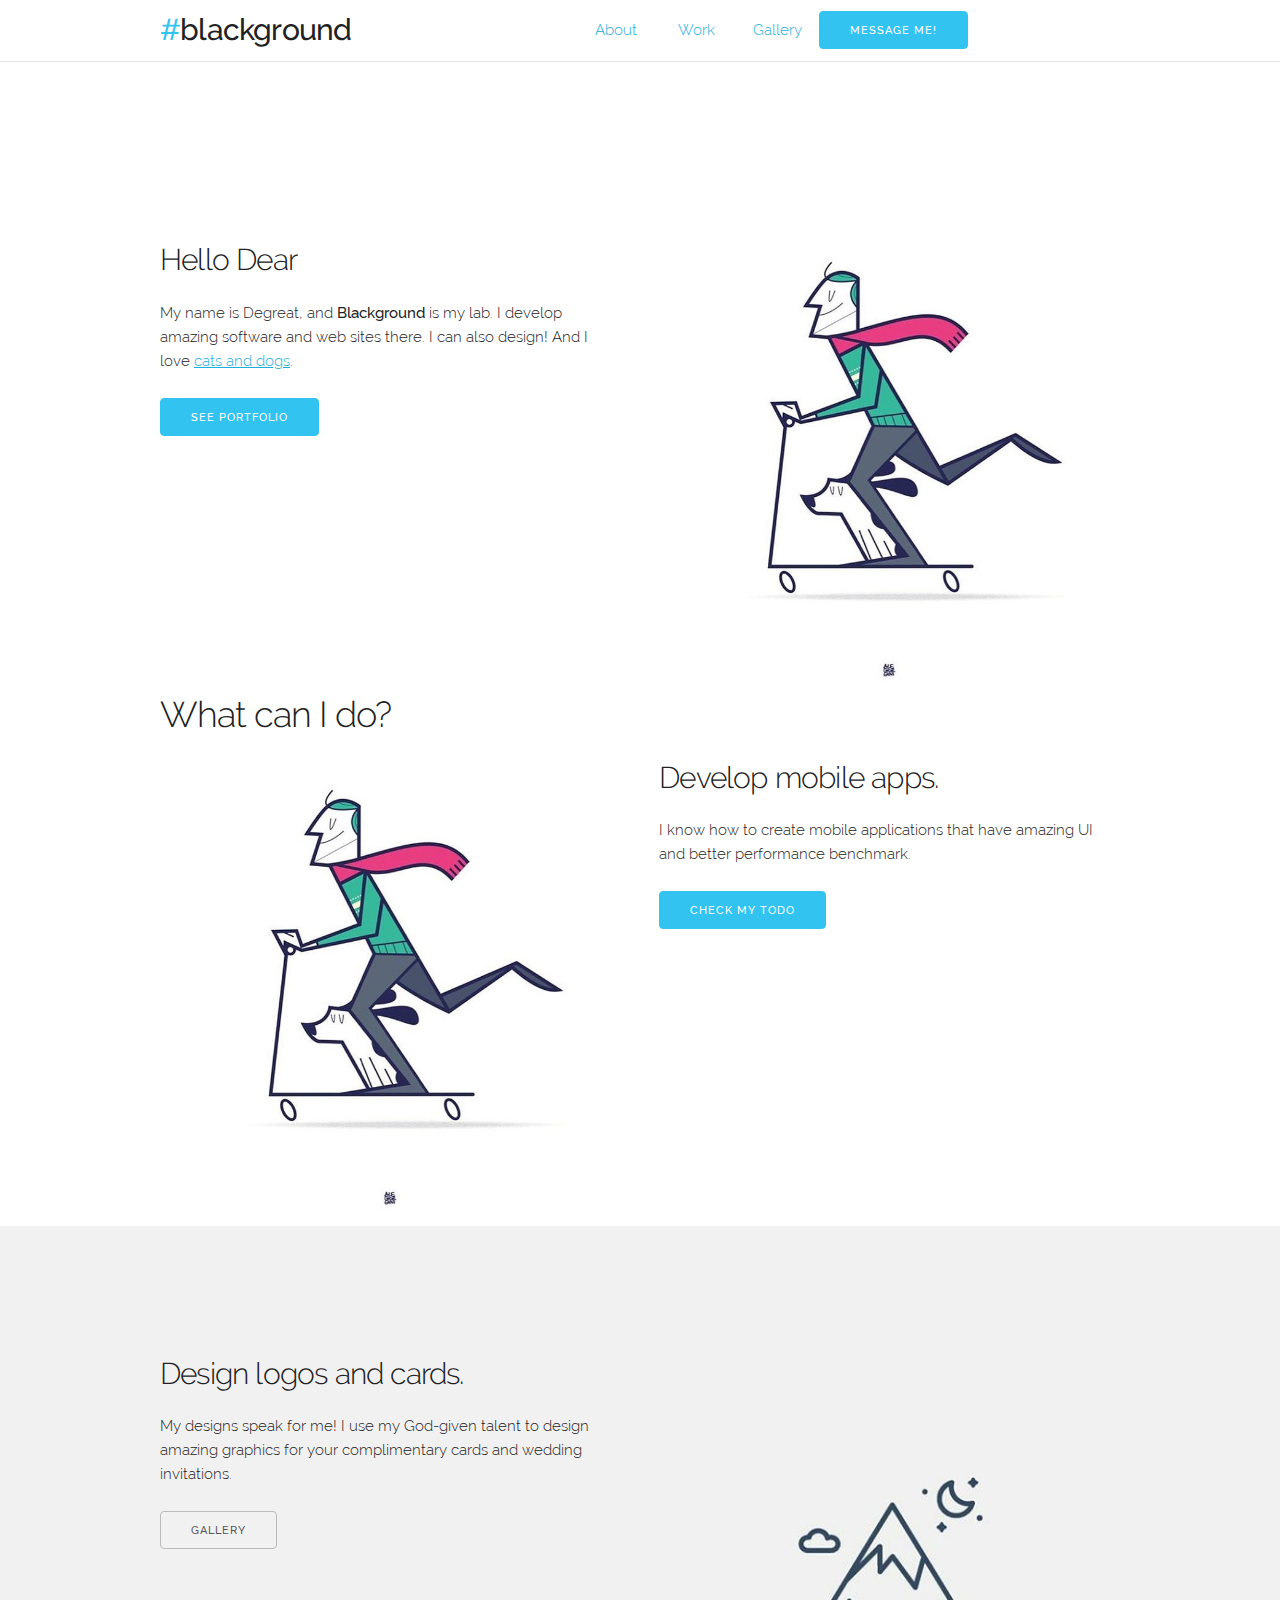
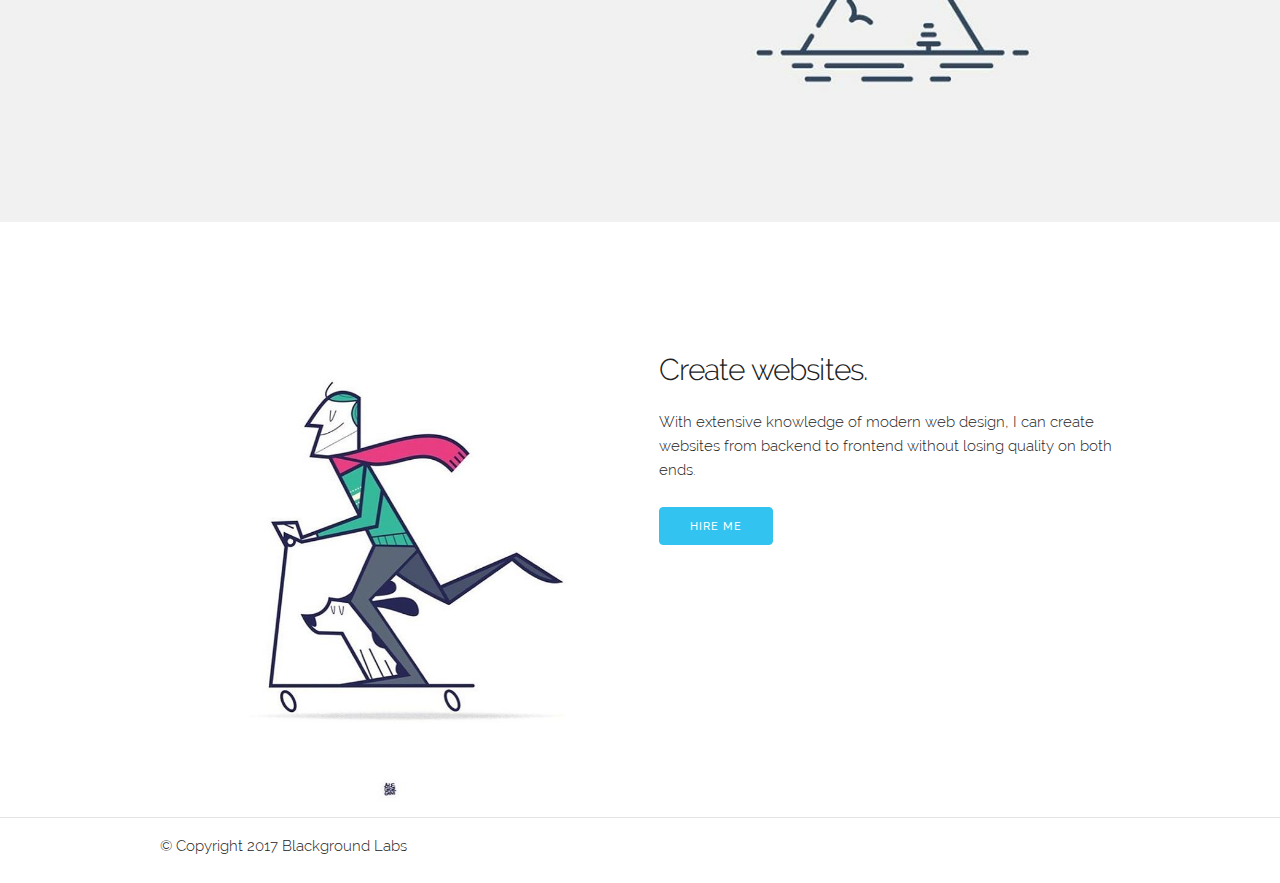
==== index.html @ 06a45566 "Initial design" ====
<!DOCTYPE html>
<html lang="en">
    <head>

        <!-- Basic Page Needs
–––––––––––––––––––––––––––––––––––––––––––––––––– -->
        <meta charset="utf-8">
        <title>Blackground Labs</title>
        <meta name="description" content="Blackground Labs is a technology company focused on provided quality services to its customers">
        <meta name="author" content="De-Great Yartey">

        <!-- Mobile Specific Metas
–––––––––––––––––––––––––––––––––––––––––––––––––– -->
        <meta name="viewport" content="width=device-width, initial-scale=1">

        <!-- FONT
–––––––––––––––––––––––––––––––––––––––––––––––––– -->
        <!-- link href="http://fonts.googleapis.com/css?family=Raleway:400,300,600" rel="stylesheet" type="text/css" -->

        <!-- CSS
–––––––––––––––––––––––––––––––––––––––––––––––––– -->
        <link rel="stylesheet" href="css/normalize.css">
        <link rel="stylesheet" href="css/skeleton.css">

        <link rel="stylesheet" href="css/basic.css">

        <!-- Favicon
–––––––––––––––––––––––––––––––––––––––––––––––––– -->
        <link rel="icon" type="image/png" href="images/favicon.png">

    </head>
    <body>

        <!-- Primary Page Layout
–––––––––––––––––––––––––––––––––––––––––––––––––– -->
        <nav>
            <div class="container">
                <div class="row">
                    <div class="five columns">
                        <h4 class="brand-logo"><span class="hash">#</span>blackground</h4>
                    </div>
                    <div class="seven columns">
                        <ul class="nav-items u-pull-right menu u-max-full-width">
                            <li><a class="tab" href="#about">About</a></li>
                            <li><a class="tab" href="#work">Work</a></li>
                            <li><a class="tab" href="#gallery">Gallery</a></li>
                            <li><a class="button button-primary message-button" href="mailto:yarteydegreat2@gmail.com" style="margin-top:6px">Message me!</a></li>
                        </ul>
                    </div>
                </div>
            </div>
        </nav>
        <main>
            <div class="container">
                <div class="row" id="about">
                    <div class="one-half column landing">
                        <h4>Hello Dear</h4>
                        <p>My name is Degreat, and <strong>Blackground</strong> is my lab. I develop amazing software and web sites there. I can also design! And I love <a href="#cats">cats and dogs</a>.</p>
                        <a class="button button-primary" href="#portfolio">See Portfolio</a>
                    </div>
                    <div class="one-half column">
                        <img alt="happy me" src="images/happy_me.jpg" class="u-max-full-width about-image"/>
                    </div>
                </div>
            </div>

            <div class="container">
                <h3>What can I do?</h3>
                <div class="row">
                    <div class="one-half column">
                        <img alt="mobile apps" src="images/happy_me.jpg" class="u-max-full-width"/>
                    </div>

                    <div class="one-half column">
                        <h4>Develop mobile apps.</h4>
                        <p>I know how to create mobile applications that have amazing UI and better performance benchmark.</p>
                        <a class="button button-primary" href="todo.html">Check my Todo</a>
                    </div>
                </div>
            </div>
            <div class="alt-section">
                <div class="container" style="padding-top: 10%">
                    <div class="row">

                        <div class="one-half column">
                            <h4>Design logos and cards.</h4>
                            <p>My designs speak for me! I use my God-given talent to design amazing graphics for your complimentary cards and wedding invitations.</p>
                            <a class="button button-primay">Gallery</a>
                        </div>

                        <div class="one-half column">
                            <img src="images/logo_making.jpg" alt="design" class="u-max-full-width"/>
                        </div>
                    </div>
                </div>
            </div>

            <div class=" container" style="padding-top: 10%">
                <div class="row">
                    <div class="one-half column">
                        <img src="images/happy_me.jpg" alt="web sites" class="u-max-full-width"/>
                    </div>

                    <div class="one-half column">
                        <h4>Create websites.</h4>
                        <p>With extensive knowledge of modern web design, I can create websites from backend to frontend without losing quality on both ends.</p>
                        <a class="button button-primary">Hire me</a>
                    </div>
                </div>
            </div>
        </main>

        <footer>

            <div class="container">
                <div class="row">

                    <div class="two-thirds column">
                        <p>&copy; Copyright 2017 Blackground Labs</p>
                    </div>
                </div>
            </div>
        </footer>

        <!-- End Document
–––––––––––––––––––––––––––––––––––––––––––––––––– -->
    </body>
</html>
---- css/skeleton.css ----
/*
* Skeleton V2.0.4
* Copyright 2014, Dave Gamache
* www.getskeleton.com
* Free to use under the MIT license.
* http://www.opensource.org/licenses/mit-license.php
* 12/29/2014
*/


/* Table of contents
––––––––––––––––––––––––––––––––––––––––––––––––––
- Grid
- Base Styles
- Typography
- Links
- Buttons
- Forms
- Lists
- Code
- Tables
- Spacing
- Utilities
- Clearing
- Media Queries
*/


/* Grid
–––––––––––––––––––––––––––––––––––––––––––––––––– */
.container {
  position: relative;
  width: 100%;
  max-width: 960px;
  margin: 0 auto;
  padding: 0 20px;
  box-sizing: border-box; }
.column,
.columns {
  width: 100%;
  float: left;
  box-sizing: border-box; }

/* For devices larger than 400px */
@media (min-width: 400px) {
  .container {
    width: 85%;
    padding: 0; }
}

/* For devices larger than 550px */
@media (min-width: 550px) {
  .container {
    width: 80%; }
  .column,
  .columns {
    margin-left: 4%; }
  .column:first-child,
  .columns:first-child {
    margin-left: 0; }

  .one.column,
  .one.columns                    { width: 4.66666666667%; }
  .two.columns                    { width: 13.3333333333%; }
  .three.columns                  { width: 22%;            }
  .four.columns                   { width: 30.6666666667%; }
  .five.columns                   { width: 39.3333333333%; }
  .six.columns                    { width: 48%;            }
  .seven.columns                  { width: 56.6666666667%; }
  .eight.columns                  { width: 65.3333333333%; }
  .nine.columns                   { width: 74.0%;          }
  .ten.columns                    { width: 82.6666666667%; }
  .eleven.columns                 { width: 91.3333333333%; }
  .twelve.columns                 { width: 100%; margin-left: 0; }

  .one-third.column               { width: 30.6666666667%; }
  .two-thirds.column              { width: 65.3333333333%; }

  .one-half.column                { width: 48%; }

  /* Offsets */
  .offset-by-one.column,
  .offset-by-one.columns          { margin-left: 8.66666666667%; }
  .offset-by-two.column,
  .offset-by-two.columns          { margin-left: 17.3333333333%; }
  .offset-by-three.column,
  .offset-by-three.columns        { margin-left: 26%;            }
  .offset-by-four.column,
  .offset-by-four.columns         { margin-left: 34.6666666667%; }
  .offset-by-five.column,
  .offset-by-five.columns         { margin-left: 43.3333333333%; }
  .offset-by-six.column,
  .offset-by-six.columns          { margin-left: 52%;            }
  .offset-by-seven.column,
  .offset-by-seven.columns        { margin-left: 60.6666666667%; }
  .offset-by-eight.column,
  .offset-by-eight.columns        { margin-left: 69.3333333333%; }
  .offset-by-nine.column,
  .offset-by-nine.columns         { margin-left: 78.0%;          }
  .offset-by-ten.column,
  .offset-by-ten.columns          { margin-left: 86.6666666667%; }
  .offset-by-eleven.column,
  .offset-by-eleven.columns       { margin-left: 95.3333333333%; }

  .offset-by-one-third.column,
  .offset-by-one-third.columns    { margin-left: 34.6666666667%; }
  .offset-by-two-thirds.column,
  .offset-by-two-thirds.columns   { margin-left: 69.3333333333%; }

  .offset-by-one-half.column,
  .offset-by-one-half.columns     { margin-left: 52%; }

}


/* Base Styles
–––––––––––––––––––––––––––––––––––––––––––––––––– */
/* NOTE
html is set to 62.5% so that all the REM measurements throughout Skeleton
are based on 10px sizing. So basically 1.5rem = 15px :) */
html {
  font-size: 62.5%; }
body {
  font-size: 1.5em; /* currently ems cause chrome bug misinterpreting rems on body element */
  line-height: 1.6;
  font-weight: 400;
  font-family: "Raleway", "HelveticaNeue", "Helvetica Neue", Helvetica, Arial, sans-serif;
  color: #222; }


/* Typography
–––––––––––––––––––––––––––––––––––––––––––––––––– */
h1, h2, h3, h4, h5, h6 {
  margin-top: 0;
  margin-bottom: 2rem;
  font-weight: 300; }
h1 { font-size: 4.0rem; line-height: 1.2;  letter-spacing: -.1rem;}
h2 { font-size: 3.6rem; line-height: 1.25; letter-spacing: -.1rem; }
h3 { font-size: 3.0rem; line-height: 1.3;  letter-spacing: -.1rem; }
h4 { font-size: 2.4rem; line-height: 1.35; letter-spacing: -.08rem; }
h5 { font-size: 1.8rem; line-height: 1.5;  letter-spacing: -.05rem; }
h6 { font-size: 1.5rem; line-height: 1.6;  letter-spacing: 0; }

/* Larger than phablet */
@media (min-width: 550px) {
  h1 { font-size: 5.0rem; }
  h2 { font-size: 4.2rem; }
  h3 { font-size: 3.6rem; }
  h4 { font-size: 3.0rem; }
  h5 { font-size: 2.4rem; }
  h6 { font-size: 1.5rem; }
}

p {
  margin-top: 0; }


/* Links
–––––––––––––––––––––––––––––––––––––––––––––––––– */
a {
  color: #1EAEDB; }
a:hover {
  color: #0FA0CE; }


/* Buttons
–––––––––––––––––––––––––––––––––––––––––––––––––– */
.button,
button,
input[type="submit"],
input[type="reset"],
input[type="button"] {
  display: inline-block;
  height: 38px;
  padding: 0 30px;
  color: #555;
  text-align: center;
  font-size: 11px;
  font-weight: 600;
  line-height: 38px;
  letter-spacing: .1rem;
  text-transform: uppercase;
  text-decoration: none;
  white-space: nowrap;
  background-color: transparent;
  border-radius: 4px;
  border: 1px solid #bbb;
  cursor: pointer;
  box-sizing: border-box; }
.button:hover,
button:hover,
input[type="submit"]:hover,
input[type="reset"]:hover,
input[type="button"]:hover,
.button:focus,
button:focus,
input[type="submit"]:focus,
input[type="reset"]:focus,
input[type="button"]:focus {
  color: #333;
  border-color: #888;
  outline: 0; }
.button.button-primary,
button.button-primary,
input[type="submit"].button-primary,
input[type="reset"].button-primary,
input[type="button"].button-primary {
  color: #FFF;
  background-color: #33C3F0;
  border-color: #33C3F0; }
.button.button-primary:hover,
button.button-primary:hover,
input[type="submit"].button-primary:hover,
input[type="reset"].button-primary:hover,
input[type="button"].button-primary:hover,
.button.button-primary:focus,
button.button-primary:focus,
input[type="submit"].button-primary:focus,
input[type="reset"].button-primary:focus,
input[type="button"].button-primary:focus {
  color: #FFF;
  background-color: #1EAEDB;
  border-color: #1EAEDB; }


/* Forms
–––––––––––––––––––––––––––––––––––––––––––––––––– */
input[type="email"],
input[type="number"],
input[type="search"],
input[type="text"],
input[type="tel"],
input[type="url"],
input[type="password"],
textarea,
select {
  height: 38px;
  padding: 6px 10px; /* The 6px vertically centers text on FF, ignored by Webkit */
  background-color: #fff;
  border: 1px solid #D1D1D1;
  border-radius: 4px;
  box-shadow: none;
  box-sizing: border-box; }
/* Removes awkward default styles on some inputs for iOS */
input[type="email"],
input[type="number"],
input[type="search"],
input[type="text"],
input[type="tel"],
input[type="url"],
input[type="password"],
textarea {
  -webkit-appearance: none;
     -moz-appearance: none;
          appearance: none; }
textarea {
  min-height: 65px;
  padding-top: 6px;
  padding-bottom: 6px; }
input[type="email"]:focus,
input[type="number"]:focus,
input[type="search"]:focus,
input[type="text"]:focus,
input[type="tel"]:focus,
input[type="url"]:focus,
input[type="password"]:focus,
textarea:focus,
select:focus {
  border: 1px solid #33C3F0;
  outline: 0; }
label,
legend {
  display: block;
  margin-bottom: .5rem;
  font-weight: 600; }
fieldset {
  padding: 0;
  border-width: 0; }
input[type="checkbox"],
input[type="radio"] {
  display: inline; }
label > .label-body {
  display: inline-block;
  margin-left: .5rem;
  font-weight: normal; }


/* Lists
–––––––––––––––––––––––––––––––––––––––––––––––––– */
ul {
  list-style: circle inside; }
ol {
  list-style: decimal inside; }
ol, ul {
  padding-left: 0;
  margin-top: 0; }
ul ul,
ul ol,
ol ol,
ol ul {
  margin: 1.5rem 0 1.5rem 3rem;
  font-size: 90%; }
li {
  margin-bottom: 1rem; }


/* Code
–––––––––––––––––––––––––––––––––––––––––––––––––– */
code {
  padding: .2rem .5rem;
  margin: 0 .2rem;
  font-size: 90%;
  white-space: nowrap;
  background: #F1F1F1;
  border: 1px solid #E1E1E1;
  border-radius: 4px; }
pre > code {
  display: block;
  padding: 1rem 1.5rem;
  white-space: pre; }


/* Tables
–––––––––––––––––––––––––––––––––––––––––––––––––– */
th,
td {
  padding: 12px 15px;
  text-align: left;
  border-bottom: 1px solid #E1E1E1; }
th:first-child,
td:first-child {
  padding-left: 0; }
th:last-child,
td:last-child {
  padding-right: 0; }


/* Spacing
–––––––––––––––––––––––––––––––––––––––––––––––––– */
button,
.button {
  margin-bottom: 1rem; }
input,
textarea,
select,
fieldset {
  margin-bottom: 1.5rem; }
pre,
blockquote,
dl,
figure,
table,
p,
ul,
ol,
form {
  margin-bottom: 2.5rem; }


/* Utilities
–––––––––––––––––––––––––––––––––––––––––––––––––– */
.u-full-width {
  width: 100%;
  box-sizing: border-box; }
.u-max-full-width {
  max-width: 100%;
  box-sizing: border-box; }
.u-pull-right {
  float: right; }
.u-pull-left {
  float: left; }


/* Misc
–––––––––––––––––––––––––––––––––––––––––––––––––– */
hr {
  margin-top: 3rem;
  margin-bottom: 3.5rem;
  border-width: 0;
  border-top: 1px solid #E1E1E1; }


/* Clearing
–––––––––––––––––––––––––––––––––––––––––––––––––– */

/* Self Clearing Goodness */
.container:after,
.row:after,
.u-cf {
  content: "";
  display: table;
  clear: both; }


/* Media Queries
–––––––––––––––––––––––––––––––––––––––––––––––––– */
/*
Note: The best way to structure the use of media queries is to create the queries
near the relevant code. For example, if you wanted to change the styles for buttons
on small devices, paste the mobile query code up in the buttons section and style it
there.
*/


/* Larger than mobile */
@media (min-width: 400px) {}

/* Larger than phablet (also point when grid becomes active) */
@media (min-width: 550px) {}

/* Larger than tablet */
@media (min-width: 750px) {}

/* Larger than desktop */
@media (min-width: 1000px) {}

/* Larger than Desktop HD */
@media (min-width: 1200px) {}
---- css/basic.css ----
/*
@font-face {
font-family: 'Raleway';
src: url("../fonts/Raleway-Thin.ttf");
font-weight: 300;
}
*/

@font-face {
    font-family: 'Raleway';
    src: url("../fonts/Raleway-Light.ttf");
    font-weight: 300;
}

@font-face {
    font-family: 'Raleway';
    src: url("../fonts/Raleway-Medium.ttf");
    font-weight: 600;
}

.landing {
    margin-top: 25%;
    padding-bottom: 25%;
}

.side-image {
    max-height: 250px;
}

.hash {
    color: #33c3f0;

}

.menu {
    visibility: hidden;
}

.about-image {
    display: none;
}

.message-button {
    display: none;
}

.alt-section {
    background-color: #f1f1f1;
}

/** Screens larger than 750px **/
@media (min-width: 750px) {
    .menu {
        visibility: visible;
    }

    .about-image {
        margin-top: 30%;
        display: block;
    }
    
    .landing {
    margin-top: 25%;
    padding-bottom: 22rem;
}
}

@media (min-width: 1000px) {
    .about-image {
        margin-top: 25%;
        display: block;
    }
    
    .message-button {
        display: block;
    }
}

@media (min-width: 550px) {
    .about-image {
        margin-top: 50%;
        display: block;
    }
}

/* Navigation */
nav {
    border-bottom: solid 1px #e3e3e3;
    position: fixed;
    top: 0;
    width: 100%;
    background: white;
    z-index: 1000;
    display: block;
}


/** Footer */
footer {
    border-top: solid 1px #e3e3e3;
    padding-top: 16px;
    z-index: 1000;
}

/*Strip the ul of padding and list styling*/
.nav-items {
    list-style-type:none;
    margin-bottom:0;
    padding:0;
    position: absolute;
}

/*Create a horizontal list with spacing*/
.nav-items li {
    display:inline-block;
    float:  left;
    position: relative;
    margin-right: 1px;
    margin-top: 0.5rem;

}

/*Style for menu links*/
.tab {
    display:block;
    min-width:80px;
    height: 50px;
    text-align: center;
    line-height: 50px;
    text-decoration: none;
    margin-bottom: 0;
}


/** Logo */
.brand-logo {
    font-weight: 600;
    margin-top: 1rem;
    margin-bottom: 1rem;
}
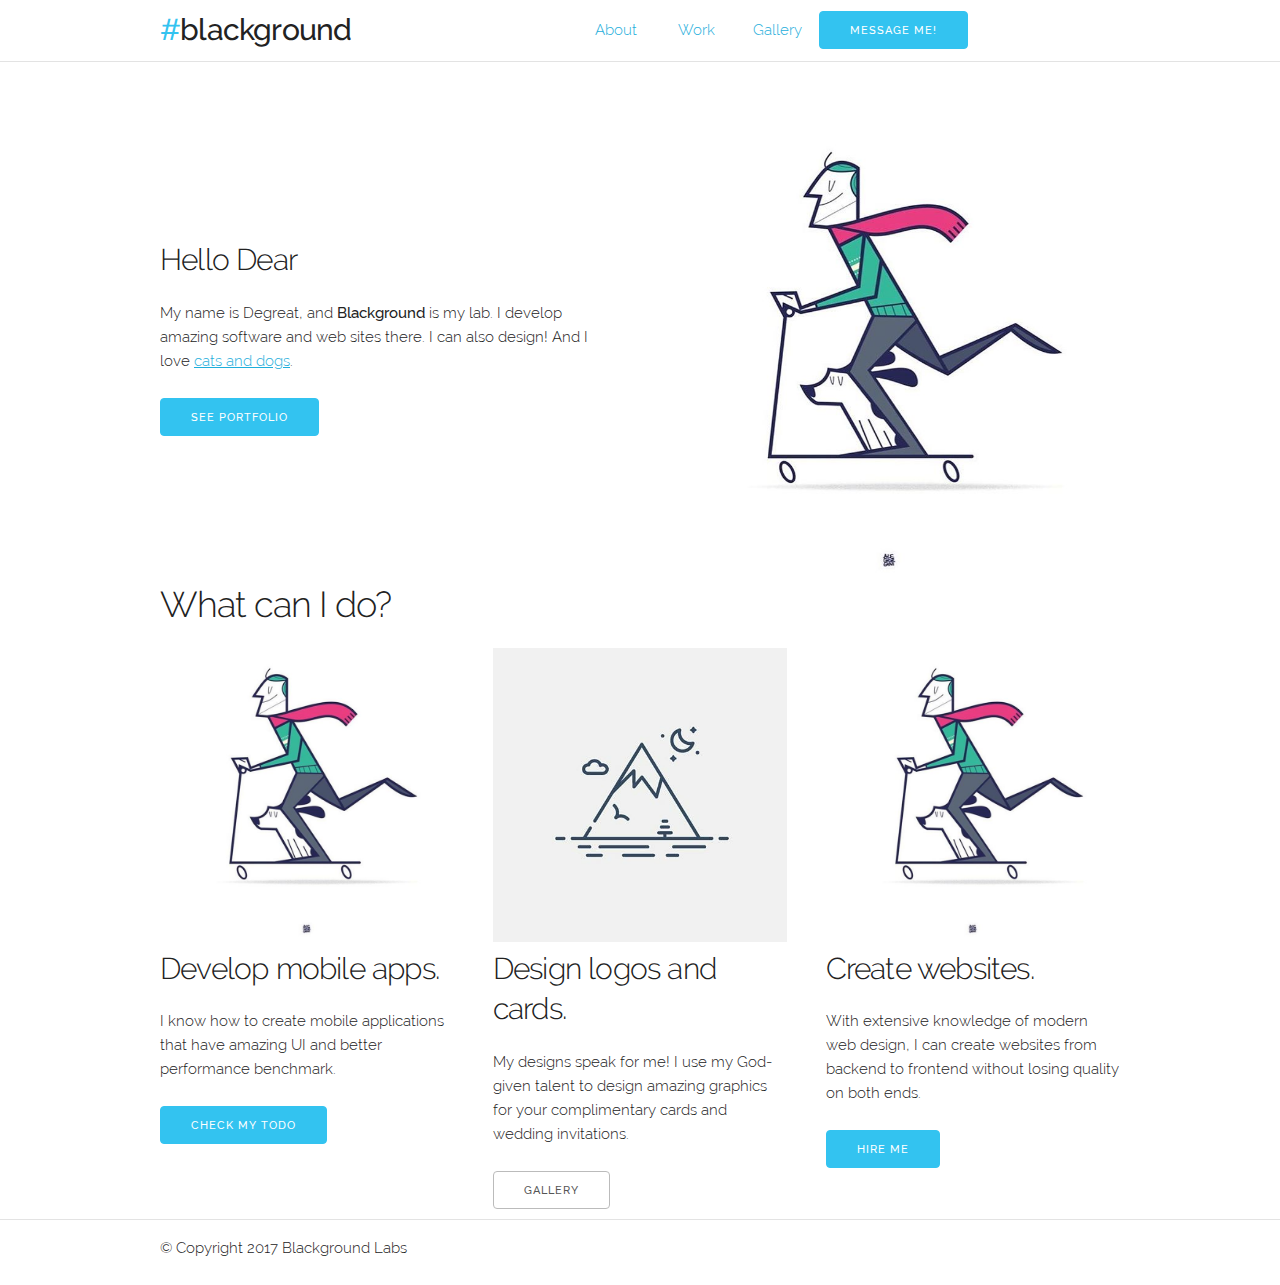
==== commit 52fdeb2a: "Made some improvements for mobile nav" ====
--- a/index.html
+++ b/index.html
@@ -40,7 +40,7 @@
                         <h4 class="brand-logo"><span class="hash">#</span>blackground</h4>
                     </div>
                     <div class="seven columns">
-                        <ul class="nav-items u-pull-right menu u-max-full-width">
+                        <ul class="nav-items menu u-max-full-width">
                             <li><a class="tab" href="#about">About</a></li>
                             <li><a class="tab" href="#work">Work</a></li>
                             <li><a class="tab" href="#gallery">Gallery</a></li>
@@ -51,6 +51,19 @@
             </div>
         </nav>
         <main>
+            <div class="mobile-nav">
+                <div class="container">
+                    <div class="row">
+                        <div class="twelve columns">
+                            <ul class="nav-items u-max-full-width">
+                            <li><a class="tab" href="#about">About</a></li>
+                            <li><a class="tab" href="#work">Work</a></li>
+                            <li><a class="tab" href="#gallery">Gallery</a></li>
+                        </ul>
+                        </div>
+                    </div>
+                </div>
+            </div>
             <div class="container">
                 <div class="row" id="about">
                     <div class="one-half column landing">
@@ -67,45 +80,28 @@
             <div class="container">
                 <h3>What can I do?</h3>
                 <div class="row">
-                    <div class="one-half column">
+                    <div class="one-third column">
                         <img alt="mobile apps" src="images/happy_me.jpg" class="u-max-full-width"/>
-                    </div>
-
-                    <div class="one-half column">
                         <h4>Develop mobile apps.</h4>
                         <p>I know how to create mobile applications that have amazing UI and better performance benchmark.</p>
                         <a class="button button-primary" href="todo.html">Check my Todo</a>
                     </div>
-                </div>
-            </div>
-            <div class="alt-section">
-                <div class="container" style="padding-top: 10%">
-                    <div class="row">
 
-                        <div class="one-half column">
-                            <h4>Design logos and cards.</h4>
-                            <p>My designs speak for me! I use my God-given talent to design amazing graphics for your complimentary cards and wedding invitations.</p>
-                            <a class="button button-primay">Gallery</a>
-                        </div>
-
-                        <div class="one-half column">
-                            <img src="images/logo_making.jpg" alt="design" class="u-max-full-width"/>
-                        </div>
-                    </div>
-                </div>
-            </div>
-
-            <div class=" container" style="padding-top: 10%">
-                <div class="row">
-                    <div class="one-half column">
-                        <img src="images/happy_me.jpg" alt="web sites" class="u-max-full-width"/>
+                    <div class="one-third column">
+                        <img src="images/logo_making.jpg" alt="design" class="u-max-full-width"/>
+                        <h4>Design logos and cards.</h4>
+                        <p>My designs speak for me! I use my God-given talent to design amazing graphics for your complimentary cards and wedding invitations.</p>
+                        <a class="button button-primay">Gallery</a>
                     </div>
 
-                    <div class="one-half column">
+                    <div class="one-third column">
+                        <img src="images/happy_me.jpg" alt="web sites" class="u-max-full-width"/>
                         <h4>Create websites.</h4>
                         <p>With extensive knowledge of modern web design, I can create websites from backend to frontend without losing quality on both ends.</p>
                         <a class="button button-primary">Hire me</a>
                     </div>
+
+                    <!-- -->
                 </div>
             </div>
         </main>
--- a/css/basic.css
+++ b/css/basic.css
@@ -27,6 +27,11 @@
     max-height: 250px;
 }
 
+.mobile-nav {
+    margin-top: 50px;
+    display: block;
+}
+
 .hash {
     color: #33c3f0;
 
@@ -49,36 +54,41 @@
 }
 
 /** Screens larger than 750px **/
+
+@media (min-width: 550px) {
+    .about-image {
+        margin-top: 8rem;
+        display: block;
+    }
+}
+
 @media (min-width: 750px) {
     .menu {
         visibility: visible;
     }
+    
+    .mobile-nav {
+        display: none;
+    }
 
     .about-image {
-        margin-top: 30%;
+        margin-top: 12rem;
         display: block;
     }
     
     .landing {
     margin-top: 25%;
-    padding-bottom: 22rem;
+    padding-bottom: 12rem;
 }
 }
 
 @media (min-width: 1000px) {
     .about-image {
-        margin-top: 25%;
+        margin-top: 12rem;
         display: block;
     }
     
     .message-button {
-        display: block;
-    }
-}
-
-@media (min-width: 550px) {
-    .about-image {
-        margin-top: 50%;
         display: block;
     }
 }
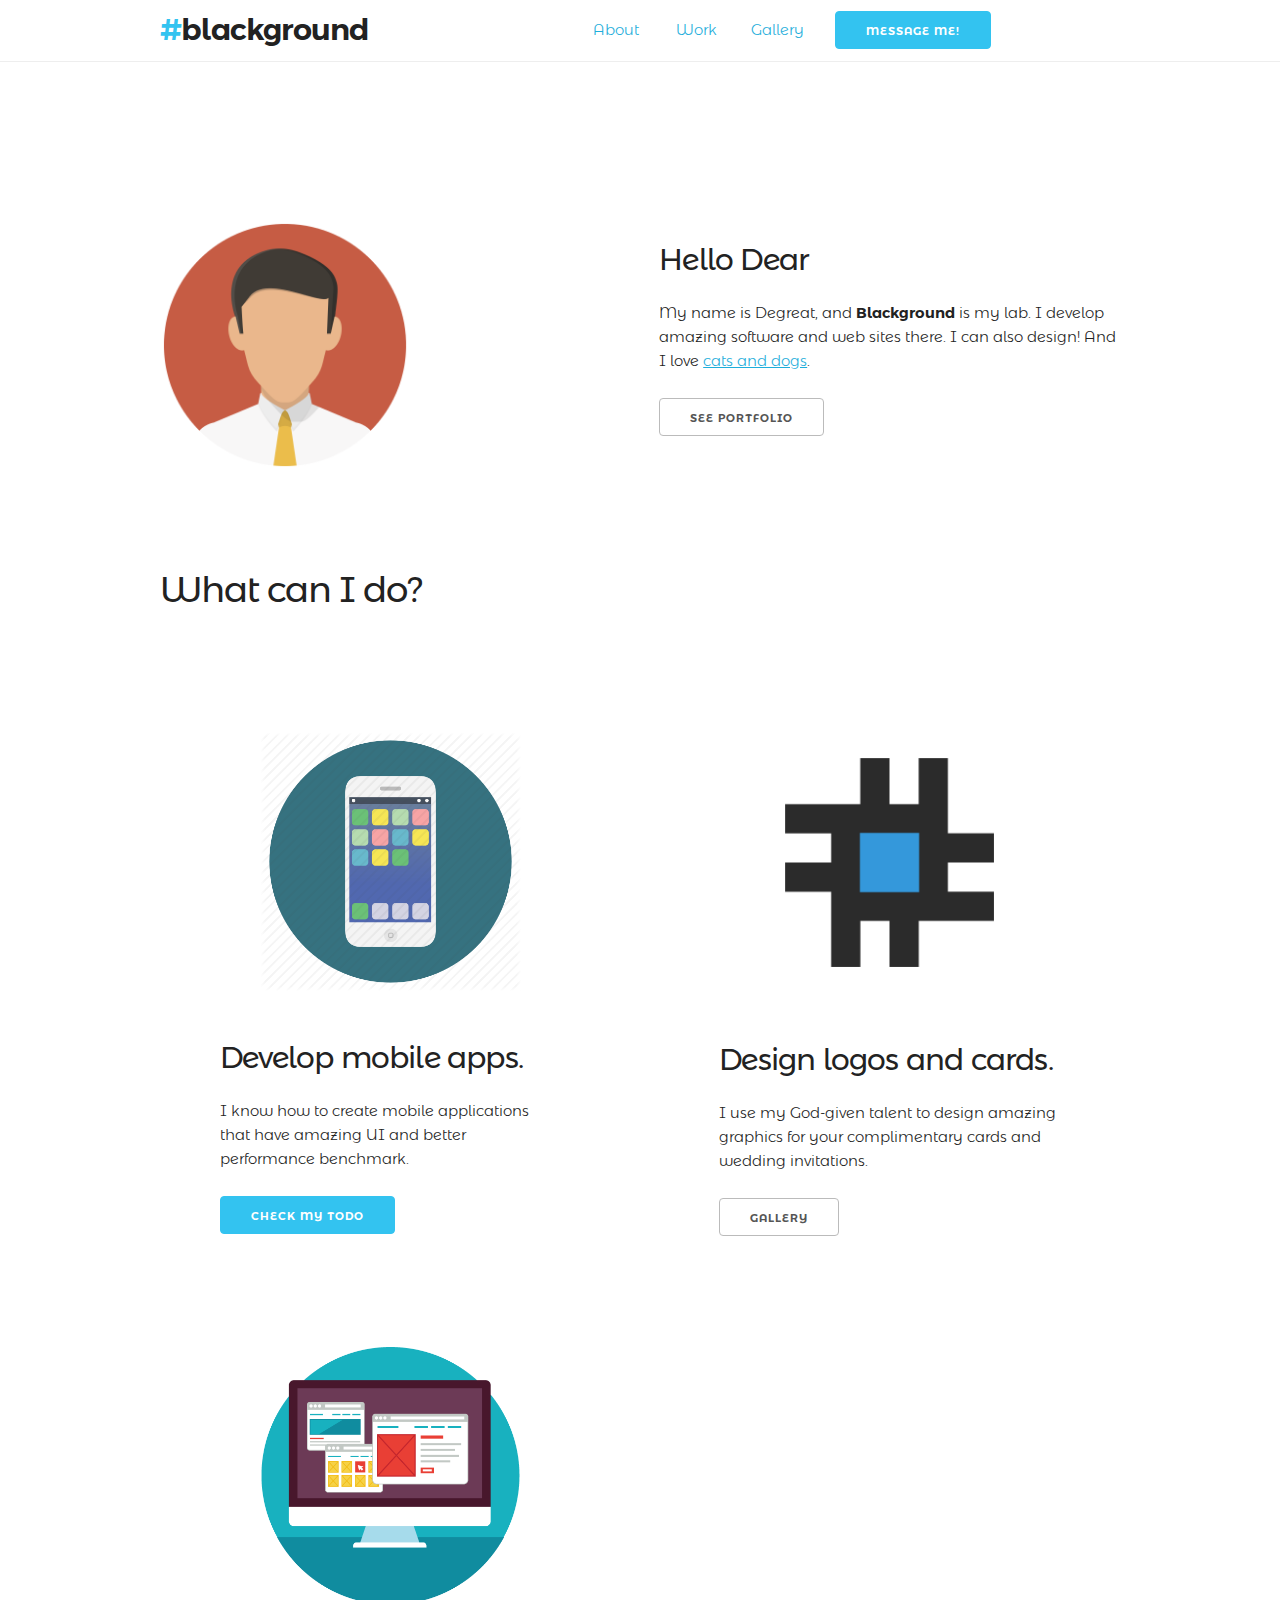
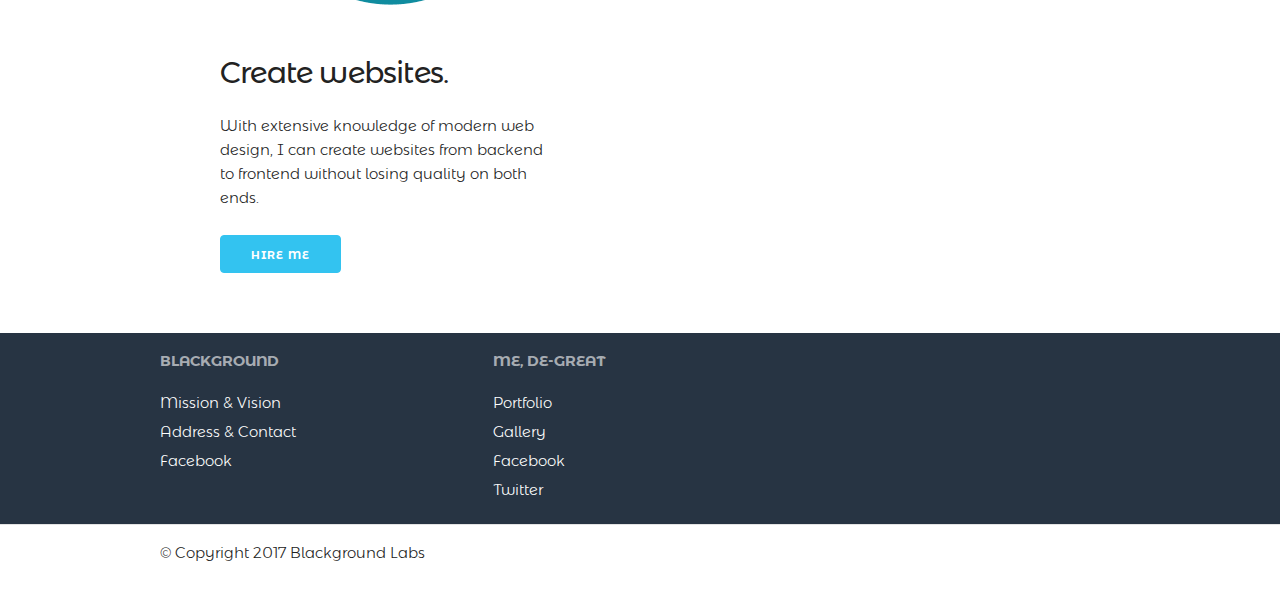
==== commit 4f72dfc1: "First deployment" ====
--- a/index.html
+++ b/index.html
@@ -43,7 +43,7 @@
                         <ul class="nav-items menu u-max-full-width">
                             <li><a class="tab" href="#about">About</a></li>
                             <li><a class="tab" href="#work">Work</a></li>
-                            <li><a class="tab" href="#gallery">Gallery</a></li>
+                            <li><a class="tab" href="gallery/">Gallery</a></li>
                             <li><a class="button button-primary message-button" href="mailto:yarteydegreat2@gmail.com" style="margin-top:6px">Message me!</a></li>
                         </ul>
                     </div>
@@ -51,68 +51,86 @@
             </div>
         </nav>
         <main>
-            <div class="mobile-nav">
-                <div class="container">
-                    <div class="row">
-                        <div class="twelve columns">
-                            <ul class="nav-items u-max-full-width">
-                            <li><a class="tab" href="#about">About</a></li>
-                            <li><a class="tab" href="#work">Work</a></li>
-                            <li><a class="tab" href="#gallery">Gallery</a></li>
-                        </ul>
-                        </div>
-                    </div>
-                </div>
-            </div>
+            <!--            <div class="landing-container">-->
             <div class="container">
                 <div class="row" id="about">
+                    <div class="one-half column">
+                        <img alt="happy me" src="images/profile_image.png" class="u-max-full-width about-image"/>
+                    </div>
                     <div class="one-half column landing">
                         <h4>Hello Dear</h4>
                         <p>My name is Degreat, and <strong>Blackground</strong> is my lab. I develop amazing software and web sites there. I can also design! And I love <a href="#cats">cats and dogs</a>.</p>
-                        <a class="button button-primary" href="#portfolio">See Portfolio</a>
+                        <a class="button" href="#portfolio">See Portfolio</a>
                     </div>
-                    <div class="one-half column">
-                        <img alt="happy me" src="images/happy_me.jpg" class="u-max-full-width about-image"/>
-                    </div>
+
                 </div>
             </div>
+            <!--            </div>-->
 
             <div class="container">
                 <h3>What can I do?</h3>
                 <div class="row">
-                    <div class="one-third column">
-                        <img alt="mobile apps" src="images/happy_me.jpg" class="u-max-full-width"/>
+                    <div class="one-half column grid-item">
+                        <img alt="mobile apps" src="images/mobile_apps.png" class="u-max-full-width"/>
                         <h4>Develop mobile apps.</h4>
                         <p>I know how to create mobile applications that have amazing UI and better performance benchmark.</p>
                         <a class="button button-primary" href="todo.html">Check my Todo</a>
                     </div>
 
-                    <div class="one-third column">
-                        <img src="images/logo_making.jpg" alt="design" class="u-max-full-width"/>
+                    <div class="one-half column grid-item">
+                        <img src="images/blackground_logo.png" alt="design" class="u-max-full-width"/>
                         <h4>Design logos and cards.</h4>
-                        <p>My designs speak for me! I use my God-given talent to design amazing graphics for your complimentary cards and wedding invitations.</p>
+                        <p>I use my God-given talent to design amazing graphics for your complimentary cards and wedding invitations.</p>
                         <a class="button button-primay">Gallery</a>
                     </div>
+                    <!-- -->
+                </div>
 
-                    <div class="one-third column">
-                        <img src="images/happy_me.jpg" alt="web sites" class="u-max-full-width"/>
+                <div class="row">
+                    <div class="one-half column grid-item">
+                        <img src="images/websites.png" alt="web sites" class="u-max-full-width"/>
                         <h4>Create websites.</h4>
                         <p>With extensive knowledge of modern web design, I can create websites from backend to frontend without losing quality on both ends.</p>
                         <a class="button button-primary">Hire me</a>
                     </div>
-
-                    <!-- -->
                 </div>
             </div>
         </main>
 
         <footer>
+            <!-- Pre-footer -->
+            <div class="prefooter">
+                <div class="container">
+                    <div class="row">
+                        <div class="one-third column">
+                            <h6 class="prefooter-header">Blackground</h6>
+                            <ul>
+                                <li><a href="#">Mission &amp; Vision</a></li>
+                                <li><a href="#">Address &amp; Contact</a></li>
+                                <li><a href="#">Facebook</a></li>
+                            </ul>
+                        </div>
 
-            <div class="container">
-                <div class="row">
+                        <div class="one-third column">
+                            <h6 class="prefooter-header">Me, De-Great</h6>
+                            <ul>
+                                <li><a href="#">Portfolio</a></li>
+                                <li><a href="#">Gallery</a></li>
+                                <li><a href="#">Facebook</a></li>
+                                <li><a href="#">Twitter</a></li>
+                            </ul>
+                        </div>
+                    </div>
+                </div>
+            </div>
 
-                    <div class="two-thirds column">
-                        <p>&copy; Copyright 2017 Blackground Labs</p>
+            <div class="footer-main">
+                <div class="container">
+                    <div class="row">
+
+                        <div class="two-thirds column">
+                            <p>&copy; Copyright 2017 Blackground Labs</p>
+                        </div>
                     </div>
                 </div>
             </div>
--- a/css/basic.css
+++ b/css/basic.css
@@ -1,20 +1,18 @@
-/*
-@font-face {
-font-family: 'Raleway';
-src: url("../fonts/Raleway-Thin.ttf");
-font-weight: 300;
-}
-*/
-
 @font-face {
     font-family: 'Raleway';
-    src: url("../fonts/Raleway-Light.ttf");
+    src: url("../fonts/MontserratAlternates-Regular.ttf");
     font-weight: 300;
 }
 
 @font-face {
     font-family: 'Raleway';
-    src: url("../fonts/Raleway-Medium.ttf");
+    src: url("../fonts/MontserratAlternates-Light.ttf");
+    font-weight: 400;
+}
+
+@font-face {
+    font-family: 'Raleway';
+    src: url("../fonts/MontserratAlternates-SemiBold.ttf");
     font-weight: 600;
 }
 
@@ -42,22 +40,28 @@
 }
 
 .about-image {
-    display: none;
+    max-height: 200px;
+    margin-top: 10rem;
 }
 
 .message-button {
     display: none;
+    margin-left: 16px;
 }
 
 .alt-section {
     background-color: #f1f1f1;
 }
 
+.grid-item img {
+    padding: 3rem;
+}
+
 /** Screens larger than 750px **/
 
 @media (min-width: 550px) {
     .about-image {
-        margin-top: 8rem;
+        margin-top: 10rem;
         display: block;
     }
 }
@@ -66,28 +70,38 @@
     .menu {
         visibility: visible;
     }
-    
+
     .mobile-nav {
         display: none;
     }
 
     .about-image {
-        margin-top: 12rem;
-        display: block;
+        margin-top: 14rem;
+        max-height: 250px;
+    }
+
+    .landing {
+        margin-top: 25%;
+        padding-bottom: 12rem;
     }
     
-    .landing {
-    margin-top: 25%;
-    padding-bottom: 12rem;
-}
+    .grid-item {
+        padding-left: 6rem;
+        padding-right: 6rem;
+        padding-top: 6rem;
+    }
+    
+    .grid-item img {
+        padding: 4rem;
+    }
 }
 
 @media (min-width: 1000px) {
     .about-image {
-        margin-top: 12rem;
+        margin-top: 22rem;
         display: block;
     }
-    
+
     .message-button {
         display: block;
     }
@@ -95,7 +109,7 @@
 
 /* Navigation */
 nav {
-    border-bottom: solid 1px #e3e3e3;
+    border-bottom: solid 1px #eee;
     position: fixed;
     top: 0;
     width: 100%;
@@ -107,6 +121,10 @@
 
 /** Footer */
 footer {
+    margin-top: 5rem;
+}
+
+.footer-main {
     border-top: solid 1px #e3e3e3;
     padding-top: 16px;
     z-index: 1000;
@@ -148,3 +166,31 @@
     margin-top: 1rem;
     margin-bottom: 1rem;
 }
+
+.landing-container {
+    background-color: #33C3F0;
+}
+
+.prefooter {
+    background-color: #273443;
+    padding-top: 16px;
+}
+
+.prefooter ul {
+    list-style: none;
+}
+
+.prefooter a {
+    text-decoration: none;
+    color: white;
+}
+
+.prefooter li {
+    line-height: normal;
+}
+
+.prefooter-header {
+    font-weight: 600;
+    text-transform: uppercase;
+    color: rgba(255,255,255,0.6);
+}